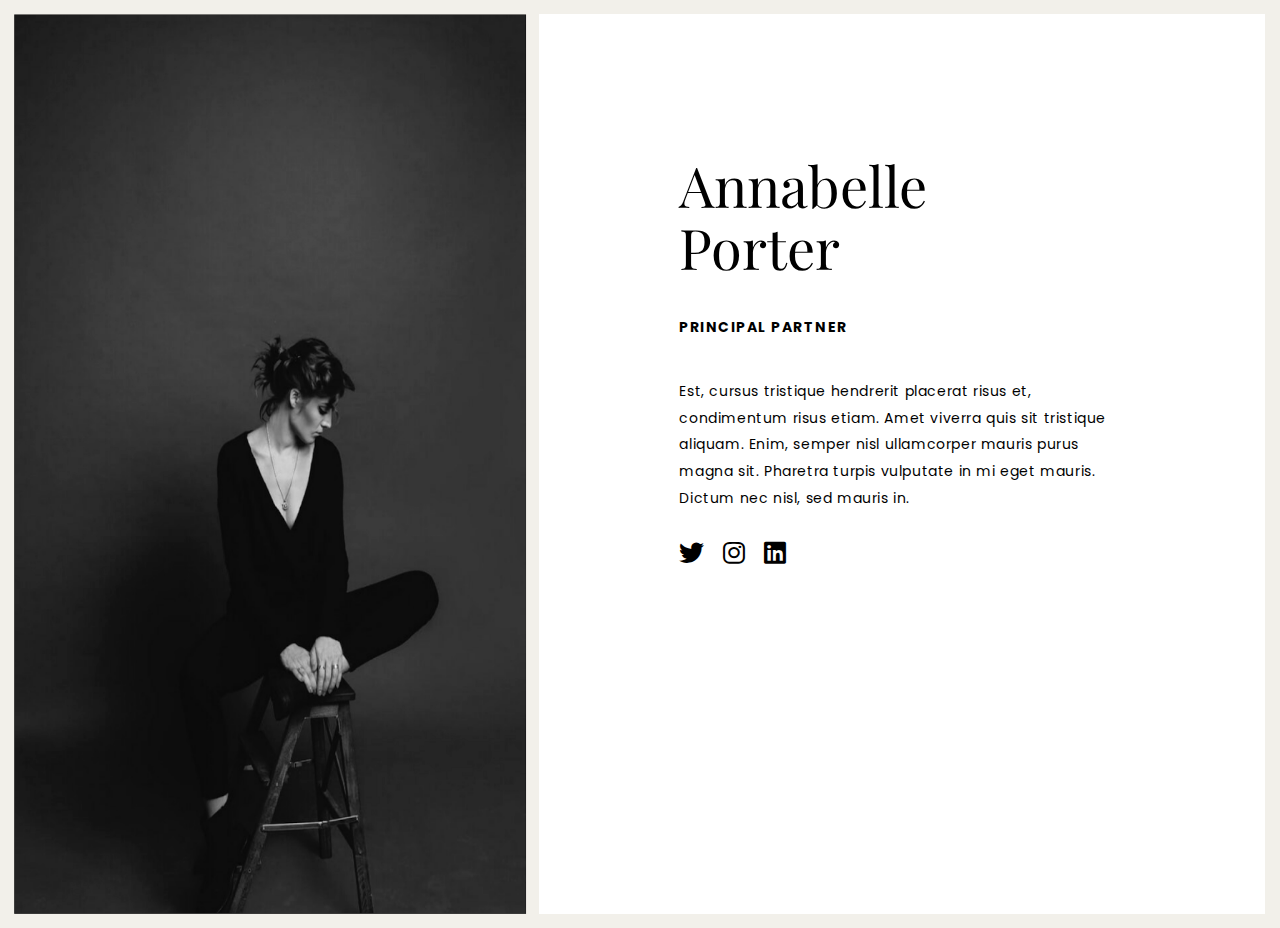
==== complex-08.html @ b829ab21 "add responsive version of complex layout 08" ====
<!DOCTYPE html>
<html lang="en">
  <head>
    <meta charset="UTF-8" />
    <meta name="viewport" content="width=device-width, initial-scale=1.0" />
    <title>Interface [simple-interface-11]</title>
    <link rel="preconnect" href="https://fonts.googleapis.com" />
    <link rel="preconnect" href="https://fonts.gstatic.com" crossorigin />
    <link
      href="https://fonts.googleapis.com/css2?family=Playfair+Display&family=Poppins:wght@100;200;300;400&display=swap"
      rel="stylesheet"
    />
    <link rel="stylesheet" href="./assets/css/complex-08-responsive.css" />
    <link
      rel="stylesheet"
      href="https://cdnjs.cloudflare.com/ajax/libs/font-awesome/6.4.0/css/all.min.css"
    />
  </head>
  <body>
    <section class="portfolio">
      <section class="portrait">
        <img src="../../assets/img/portrait.png" alt="">
      </section>
      <section class="desc">
        <h1>Annabelle <br>Porter</h1>
        <h2>PRINCIPAL PARTNER</h2>
        <p>
          Est, cursus tristique hendrerit placerat risus et, condimentum risus
          etiam. Amet viverra quis sit tristique aliquam. Enim, semper nisl
          ullamcorper mauris purus magna sit. Pharetra turpis vulputate in mi
          eget mauris. Dictum nec nisl, sed mauris in.
        </p>
        <div class="socials">
            <i class="fa-brands fa-twitter"></i>
            <i class="fa-brands fa-instagram"></i>
            <i class="fa-brands fa-linkedin"></i>
        </div>
      </section>
    </section>
  </body>
</html>
---- assets/css/complex-08-responsive.css ----
* {
  margin: 0px;
  padding: 0px;
  box-sizing: border-box;
}

body {
  background-color: #f2f0ea;
}

.portfolio {
  display: flex;
  flex-direction: row;
  margin: 14px;
}

.portrait {
  width: 41%;
  height:100vh;
}

.portrait img {
  width: 100%;
  height: 100%;
}

.desc {
  width: 58%;
  margin-left: 12px;
  background-color: white;
  padding: 140px;
}

h1 {
  font-family: "Playfair Display", serif;
  font-size: 56px;
  font-weight: 100;
  margin-bottom: 40px;
  line-height: 1.1;
}

h2 {
    font-family: 'Poppins', sans-serif;
    font-size: 14px;
    margin-bottom: 40px;
    letter-spacing: 1.5px;
}

p{
    font-family: 'Poppins', sans-serif;
    font-size: 14px;
    margin-bottom: 30px;
    letter-spacing: 0.6px;
    line-height: 1.9;
}

i{
    font-size: 25px;
    margin-right:15px;
}
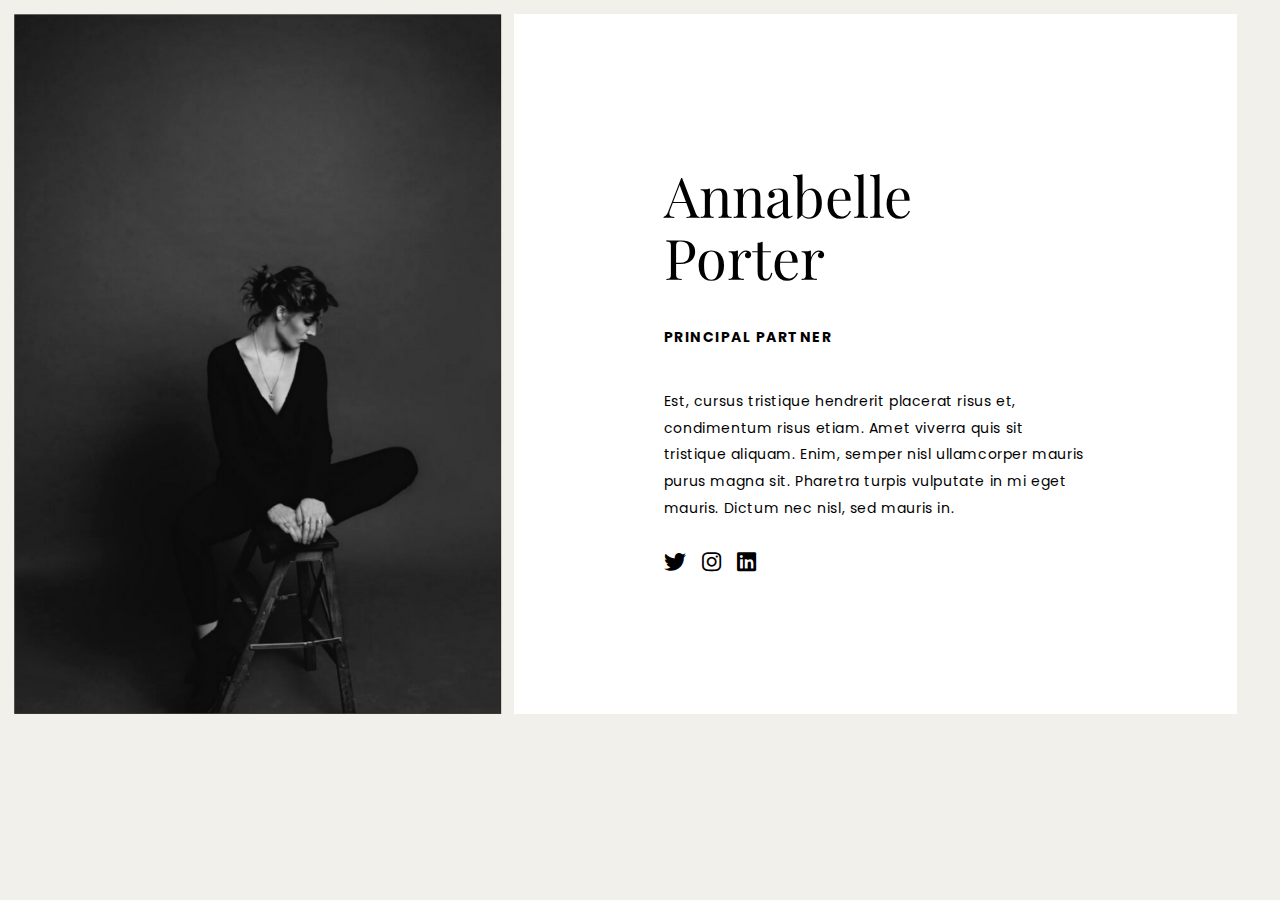
==== commit 10b0c722: "Update complex-08.html" ====
--- a/complex-08.html
+++ b/complex-08.html
@@ -10,7 +10,7 @@
       href="https://fonts.googleapis.com/css2?family=Playfair+Display&family=Poppins:wght@100;200;300;400&display=swap"
       rel="stylesheet"
     />
-    <link rel="stylesheet" href="./assets/css/complex-08-responsive.css" />
+    <link rel="stylesheet" href="./assets/css/complex-08.css" />
     <link
       rel="stylesheet"
       href="https://cdnjs.cloudflare.com/ajax/libs/font-awesome/6.4.0/css/all.min.css"
@@ -19,7 +19,7 @@
   <body>
     <section class="portfolio">
       <section class="portrait">
-        <img src="../../assets/img/portrait.png" alt="">
+        <img src="/assets/img/portrait.png" alt="portrait">
       </section>
       <section class="desc">
         <h1>Annabelle <br>Porter</h1>
--- a/assets/css/complex-08.css
+++ b/assets/css/complex-08.css
@@ -0,0 +1,61 @@
+* {
+  margin: 0px;
+  padding: 0px;
+  box-sizing: border-box;
+}
+
+body {
+  background-color: #f2f0ea;
+}
+
+.portfolio {
+  display: flex;
+  flex-direction: row;
+  margin: 14px;
+  width: 1223px;
+  height: 724px; 
+}
+
+.portrait {
+    height:700px;
+    width:100%;
+  }
+  
+  .portrait img {
+    height: 100%;
+  }
+
+.desc {
+  height: 700px;
+  margin-left: 12px;
+  background-color: white;
+  padding: 150px;
+}
+
+h1 {
+  font-family: "Playfair Display", serif;
+  font-size: 56px;
+  font-weight: 100;
+  margin-bottom: 40px;
+  line-height: 1.1;
+}
+
+h2 {
+    font-family: 'Poppins', sans-serif;
+    font-size: 14px;
+    margin-bottom: 40px;
+    letter-spacing: 1.5px;
+}
+
+p{
+    font-family: 'Poppins', sans-serif;
+    font-size: 14px;
+    margin-bottom: 30px;
+    letter-spacing: 0.6px;
+    line-height: 1.9;
+}
+
+i{
+    font-size: 22px;
+    margin-right:12px;
+}